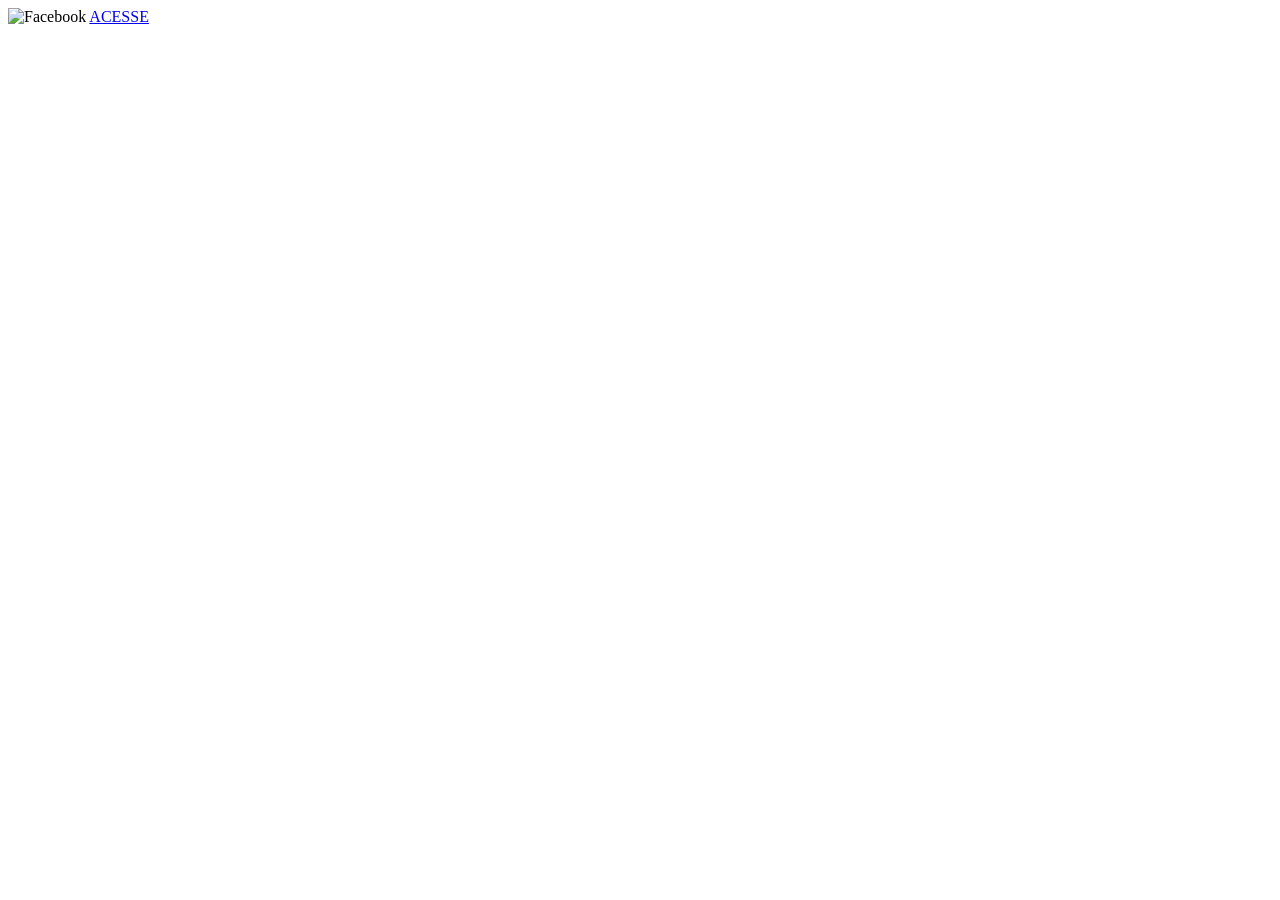
==== facebook.html @ 5d901b86 "Botões com links inseridos" ====
<!DOCTYPE html>
<html lang="pt-br">
<head>
    <meta charset="UTF-8">
    <meta name="viewport" content="width=device-width, initial-scale=1.0">
    <title>Facebook</title>
    <link rel="stylesheet" href="estilos/social.css">
</head>
<body>
    <img src="imagens/tela-facebook.jpg" alt="Facebook">
    <a href="https://www.facebook.com/carloseduardo.pereira.73157203/" target="_blank">ACESSE</a>
</body>
</html>
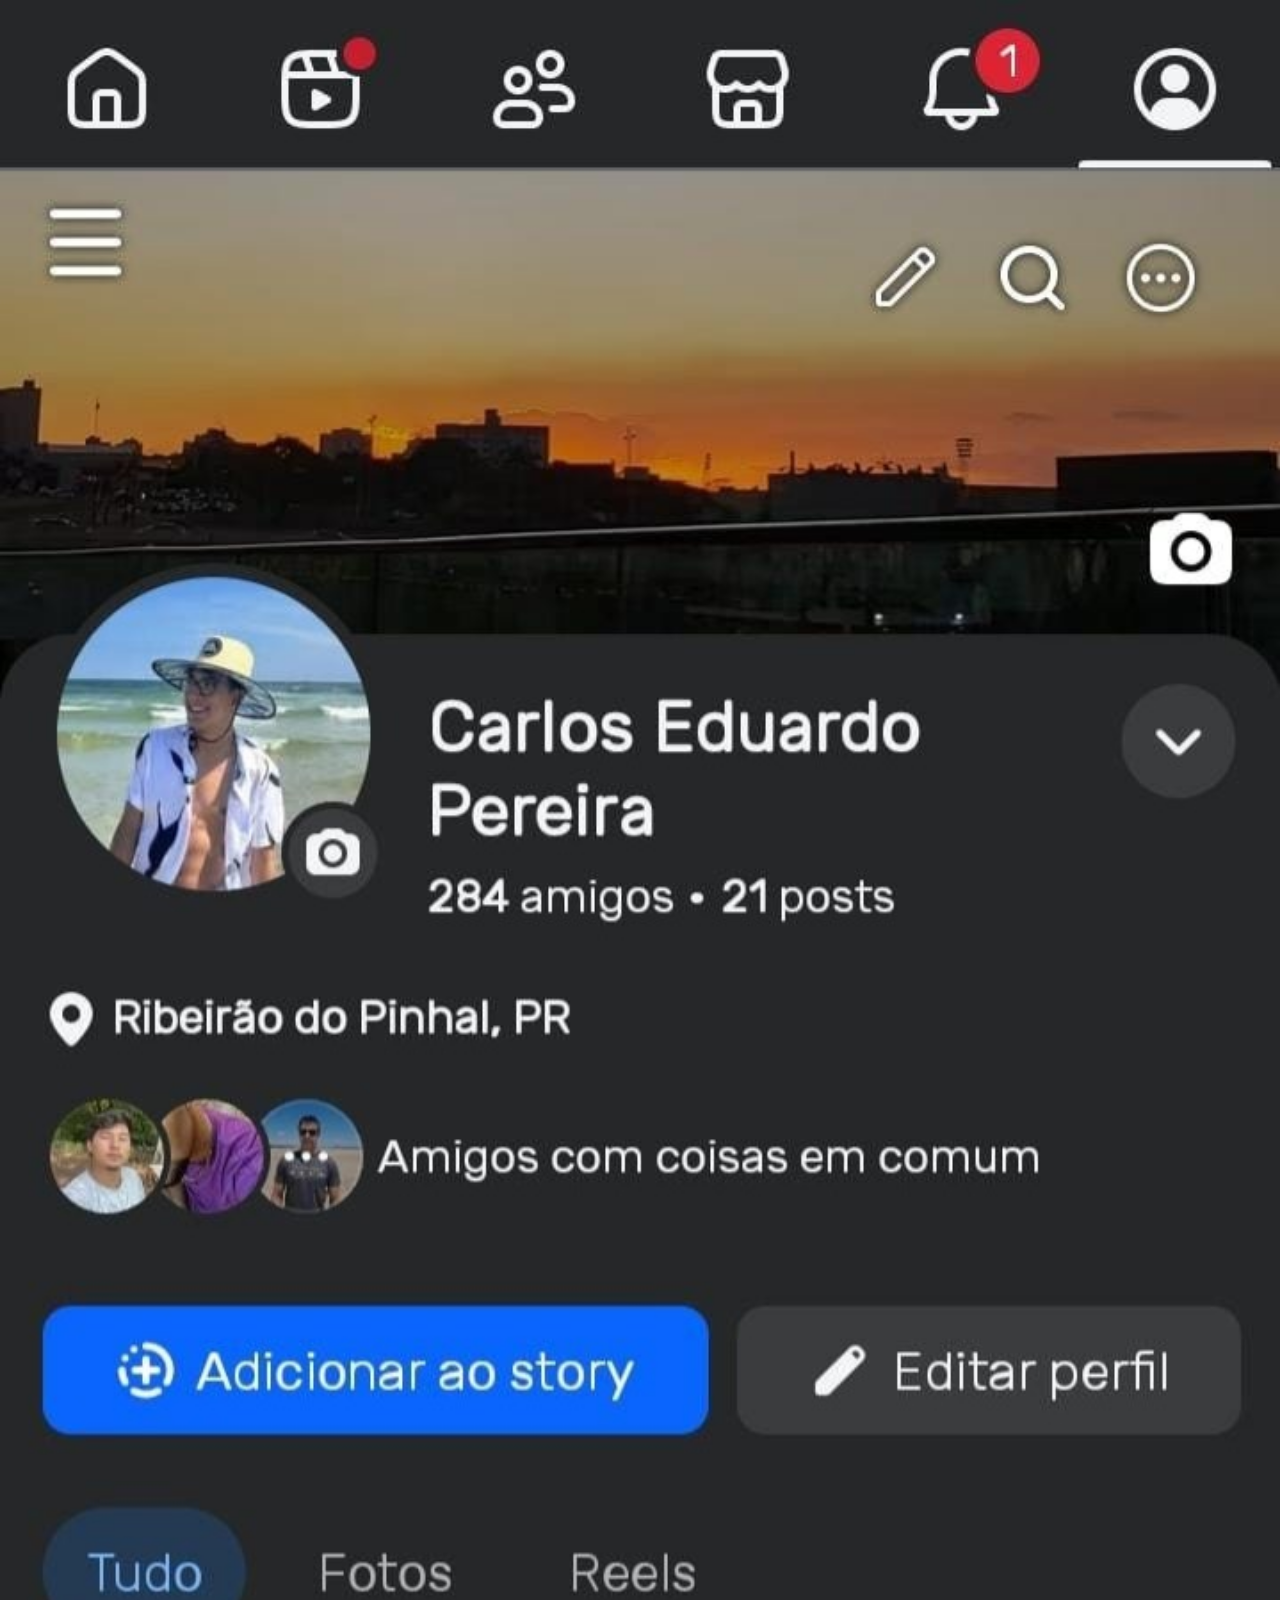
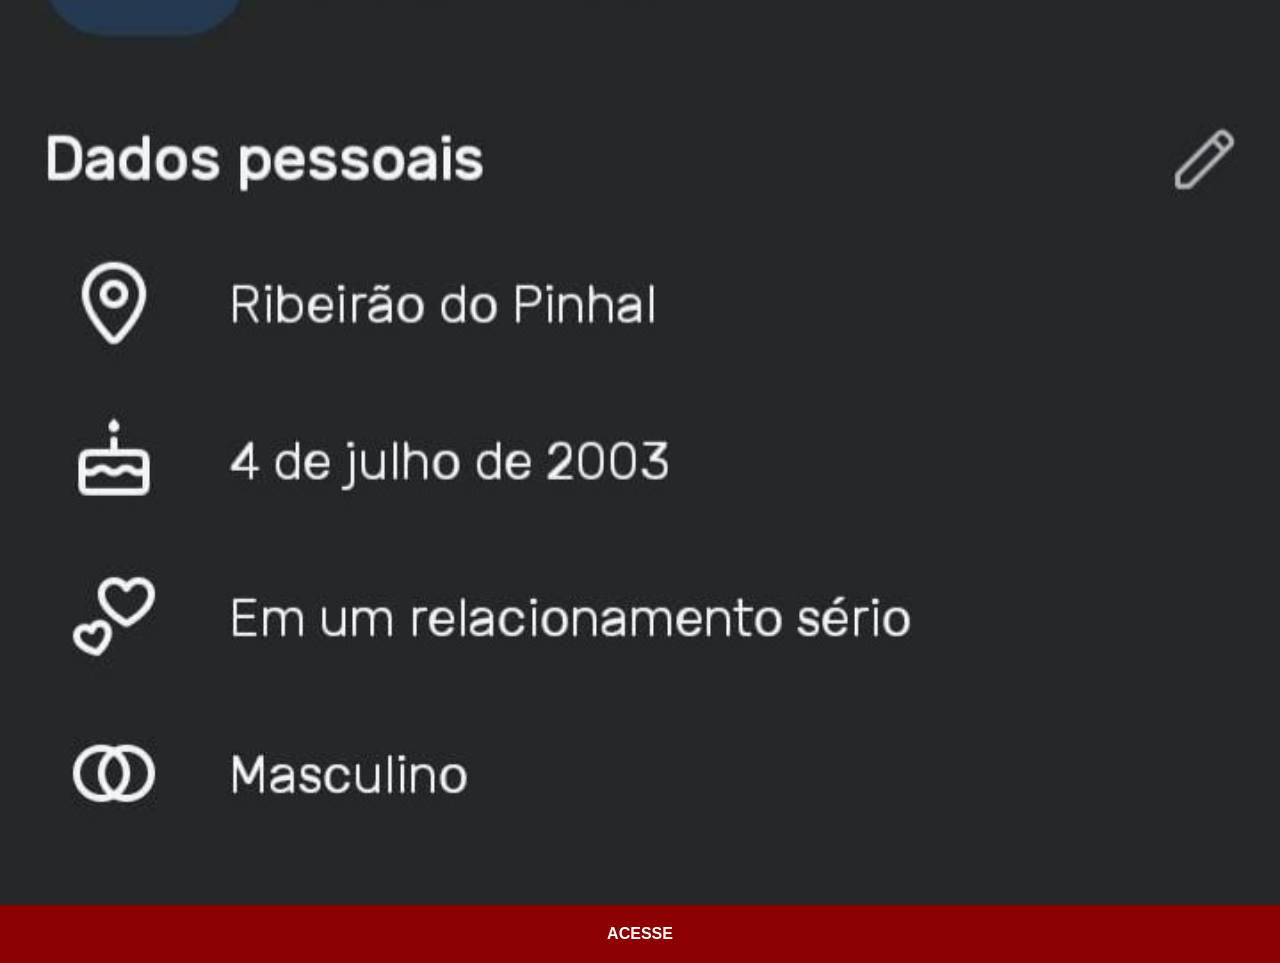
==== commit 10cad2c9: "projeto finalizado" ====
--- a/facebook.html
+++ b/facebook.html
@@ -7,7 +7,7 @@
     <link rel="stylesheet" href="estilos/social.css">
 </head>
 <body>
-    <img src="imagens/tela-facebook.jpg" alt="Facebook">
+    <img src="imagens/tela-facebook.jpeg" alt="Facebook">
     <a href="https://www.facebook.com/carloseduardo.pereira.73157203/" target="_blank">ACESSE</a>
 </body>
 </html>
--- a/estilos/social.css
+++ b/estilos/social.css
@@ -0,0 +1,32 @@
+@charset "UTF-8";
+
+* {
+    margin: 0px;
+    padding: 0px;
+    font-family: Arial, Helvetica, sans-serif;
+}
+
+::-webkit-scrollbar {
+    width: 0px;
+    height: 0px;
+}
+
+img {
+    width: 100vw;
+    height: auto;
+    display: block;
+}
+
+a {
+    display: block;
+    background-color: darkred;
+    color: white;
+    padding: 20px;
+    text-align: center;
+    font-weight: bolder;
+    text-decoration: none;
+}
+
+a:hover {
+    background-color: red;
+}
